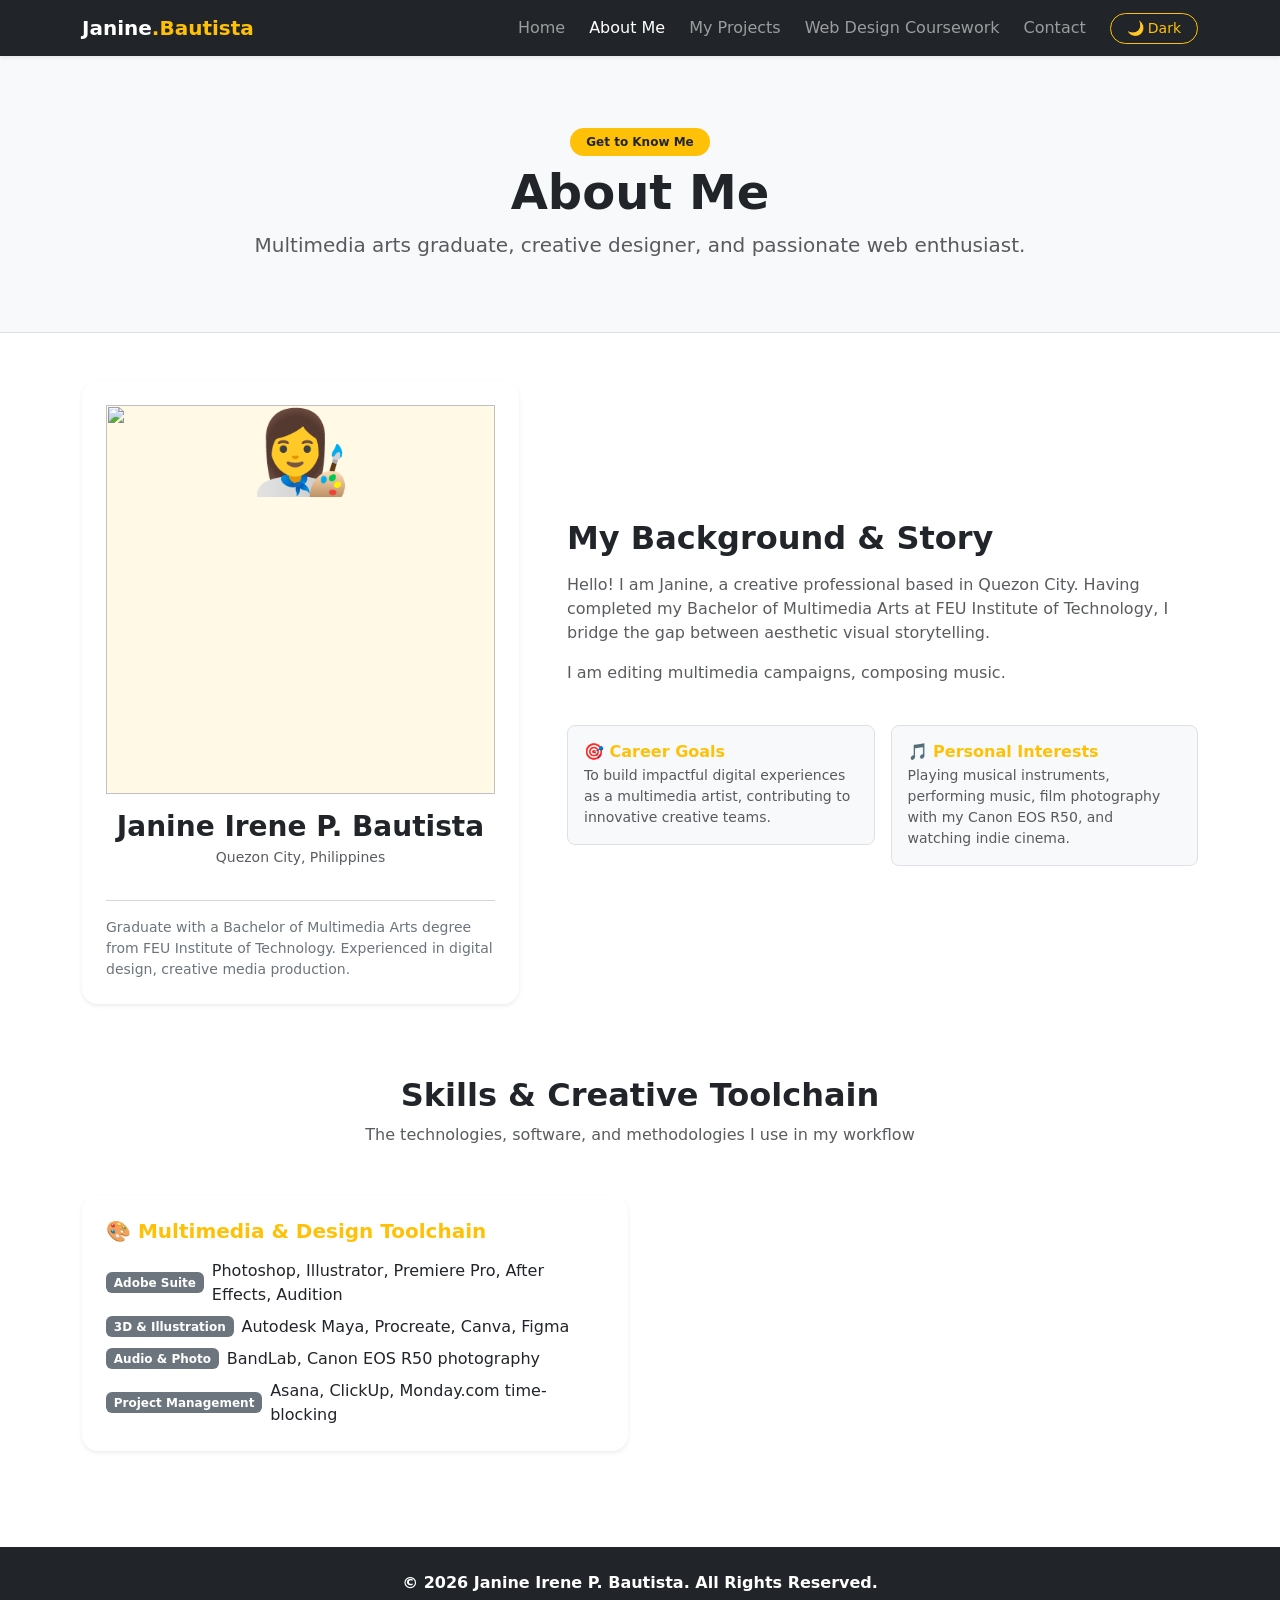
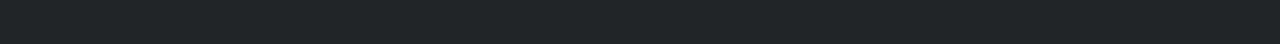
==== about.html @ 7488830a "Upload Files V1" ====
<!DOCTYPE html>
<html lang="en">
<head>
    <meta charset="UTF-8">
    <meta name="viewport" content="width=device-width, initial-scale=1.0">
    <title>Janine Bautista | Portfolio - About Me</title>
    <!-- Bootstrap CSS CDN -->
    <link href="https://cdn.jsdelivr.net/npm/bootstrap@5.3.3/dist/css/bootstrap.min.css" rel="stylesheet">
    <!-- Google Fonts -->
    <link rel="preconnect" href="https://fonts.googleapis.com">
    <link rel="preconnect" href="https://fonts.gstatic.com" crossorigin>
    <link href="https://fonts.googleapis.com/css2?family=Plus+Jakarta+Sans:wght@300;400;500;600;700&family=Space+Grotesk:wght@500;700&display=swap" rel="stylesheet">
    <!-- Custom CSS -->
    <link rel="stylesheet" href="assets/css/style.css">
</head>
<body>

    <!-- Navigation Bar -->
    <nav class="navbar navbar-expand-lg navbar-dark bg-dark sticky-top shadow-sm">
        <div class="container">
            <a class="navbar-brand fw-bold font-heading text-warning" href="index.html">
                <span class="text-white">Janine</span>.Bautista
            </a>
            <button class="navbar-toggler border-0" type="button" data-bs-toggle="collapse" data-bs-target="#navbarNav" aria-controls="navbarNav" aria-expanded="false" aria-label="Toggle navigation">
                <span class="navbar-toggler-icon"></span>
            </button>
            <div class="collapse navbar-collapse justify-content-end" id="navbarNav">
                <ul class="navbar-nav align-items-lg-center gap-lg-2">
                    <li class="nav-item">
                        <a class="nav-link" href="index.html">Home</a>
                    </li>
                    <li class="nav-item">
                        <a class="nav-link active" href="about.html">About Me</a>
                    </li>
                    <li class="nav-item">
                        <a class="nav-link" href="projects.html">My Projects</a>
                    </li>
                    <li class="nav-item">
                        <a class="nav-link" href="coursework.html">Web Design Coursework</a>
                    </li>
                    <li class="nav-item">
                        <a class="nav-link" href="contact.html">Contact</a>
                    </li>
                    <li class="nav-item ms-lg-2 mt-2 mt-lg-0">
                        <button id="darkModeToggle" class="btn btn-sm btn-outline-warning rounded-pill px-3 py-1 d-flex align-items-center gap-1">
                            <span class="icon">🌙</span> <span class="toggle-text">Dark</span>
                        </button>
                    </li>
                </ul>
            </div>
        </div>
    </nav>

    <!-- Page Header -->
    <header class="py-5 bg-light border-bottom">
        <div class="container text-center py-4">
            <span class="badge bg-warning text-dark px-3 py-2 rounded-pill fw-semibold mb-2">Get to Know Me</span>
            <h1 class="display-5 fw-bold font-heading">About Me</h1>
            <p class="text-muted lead mb-0">Multimedia arts graduate, creative designer, and passionate web enthusiast.</p>
        </div>
    </header>

    <!-- Main Content -->
    <main class="py-5">
        <div class="container">
            <!-- Bio Section -->
            <div class="row align-items-center g-5 mb-5">
                <div class="col-lg-5">
                    <div class="card border-0 shadow-sm rounded-4 p-4 bg-white text-center">
                        <div class="ratio ratio-1x1 rounded-3 bg-warning bg-opacity-10 d-flex align-items-center justify-content-center mb-3">
                            <span class="display-1">👩‍🎨</span>
                            <img src="assets/img/Profile Pic.jpeg">
                        </div>
                        <h3 class="font-heading fw-bold mb-1">Janine Irene P. Bautista</h3>
                        <p class="text-muted small mb-3">Quezon City, Philippines</p>
                        <hr class="text-muted opacity-25">
                        <p class="text-start small text-secondary mb-0">Graduate with a Bachelor of Multimedia Arts degree from FEU Institute of Technology. Experienced in digital design, creative media production.</p>
                    </div>
                </div>
                <div class="col-lg-7">
                    <h2 class="font-heading fw-bold mb-3">My Background & Story</h2>
                    <p class="text-muted">Hello! I am Janine, a creative professional based in Quezon City. Having completed my Bachelor of Multimedia Arts at FEU Institute of Technology, I bridge the gap between aesthetic visual storytelling.</p>
                    <p class="text-muted"> I am editing multimedia campaigns, composing music.</p>
                 
                    <div class="row g-3 mt-4">
                        <div class="col-sm-6">
                            <div class="p-3 border rounded-3 bg-light">
                                <h5 class="font-heading fw-bold h6 text-warning mb-1">🎯 Career Goals</h5>
                                <p class="small text-muted mb-0">To build impactful digital experiences as a multimedia artist, contributing to innovative creative teams.</p>
                            </div>
                        </div>
                        <div class="col-sm-6">
                            <div class="p-3 border rounded-3 bg-light">
                                <h5 class="font-heading fw-bold h6 text-warning mb-1">🎵 Personal Interests</h5>
                                <p class="small text-muted mb-0">Playing musical instruments, performing music, film photography with my Canon EOS R50, and watching indie cinema.</p>
                            </div>
                        </div>
                    </div>
                </div>
            </div>

            <!-- Skills & Toolchain Section -->
            <div class="row g-4 mt-4">
                <div class="col-12 text-center mb-2">
                    <h2 class="font-heading fw-bold">Skills & Creative Toolchain</h2>
                    <p class="text-muted">The technologies, software, and methodologies I use in my workflow</p>
                </div>
                <!-- <div class="col-md-6">
                    <div class="card border-0 shadow-sm rounded-4 p-4 h-100">
                        <h4 class="font-heading fw-bold h5 mb-3 text-warning">💻 Web Development Stack</h4>
                        <ul class="list-unstyled mb-0 d-flex flex-column gap-2">
                            <li class="d-flex align-items-center gap-2"><span class="badge bg-dark">HTML5</span> Semantic markup & accessible structure</li>
                            <li class="d-flex align-items-center gap-2"><span class="badge bg-dark">CSS3</span> Flexbox, CSS Grid, media queries, custom properties</li>
                            <li class="d-flex align-items-center gap-2"><span class="badge bg-dark">JavaScript (ES6+)</span> DOM manipulation, interactive modals, dark mode toggle</li>
                            <li class="d-flex align-items-center gap-2"><span class="badge bg-dark">Bootstrap 5</span> Responsive layouts and component styling</li>
                            <li class="d-flex align-items-center gap-2"><span class="badge bg-dark">VS Code</span> Primary IDE with efficient project organization</li>
                        </ul>
                    </div>
                </div> -->
                <div class="col-md-6">
                    <div class="card border-0 shadow-sm rounded-4 p-4 h-100">
                        <h4 class="font-heading fw-bold h5 mb-3 text-warning">🎨 Multimedia & Design Toolchain</h4>
                        <ul class="list-unstyled mb-0 d-flex flex-column gap-2">
                            <li class="d-flex align-items-center gap-2"><span class="badge bg-secondary">Adobe Suite</span> Photoshop, Illustrator, Premiere Pro, After Effects, Audition</li>
                            <li class="d-flex align-items-center gap-2"><span class="badge bg-secondary">3D & Illustration</span> Autodesk Maya, Procreate, Canva, Figma</li>
                            <li class="d-flex align-items-center gap-2"><span class="badge bg-secondary">Audio & Photo</span> BandLab, Canon EOS R50 photography</li>
                            <li class="d-flex align-items-center gap-2"><span class="badge bg-secondary">Project Management</span> Asana, ClickUp, Monday.com time-blocking</li>
                        </ul>
                    </div>
                </div>
            </div>
        </div>
    </main>

    <!-- Footer -->
    <footer class="bg-dark text-white py-4 mt-5">
        <div class="container text-center">
            <p class="mb-1 fw-semibold">&copy; 2026 Janine Irene P. Bautista. All Rights Reserved.</p>
            <p class="text-muted small mb-0">FEU Institute of Technology • Bachelor of Multimedia Arts Graduate</p>
        </div>
    </footer>

    <!-- Bootstrap JS Bundle -->
    <script src="https://cdn.jsdelivr.net/npm/bootstrap@5.3.3/dist/js/bootstrap.bundle.min.js"></script>
    <!-- Custom JS -->
    <script src="assets/js/main.js"></script>
</body>
</html>
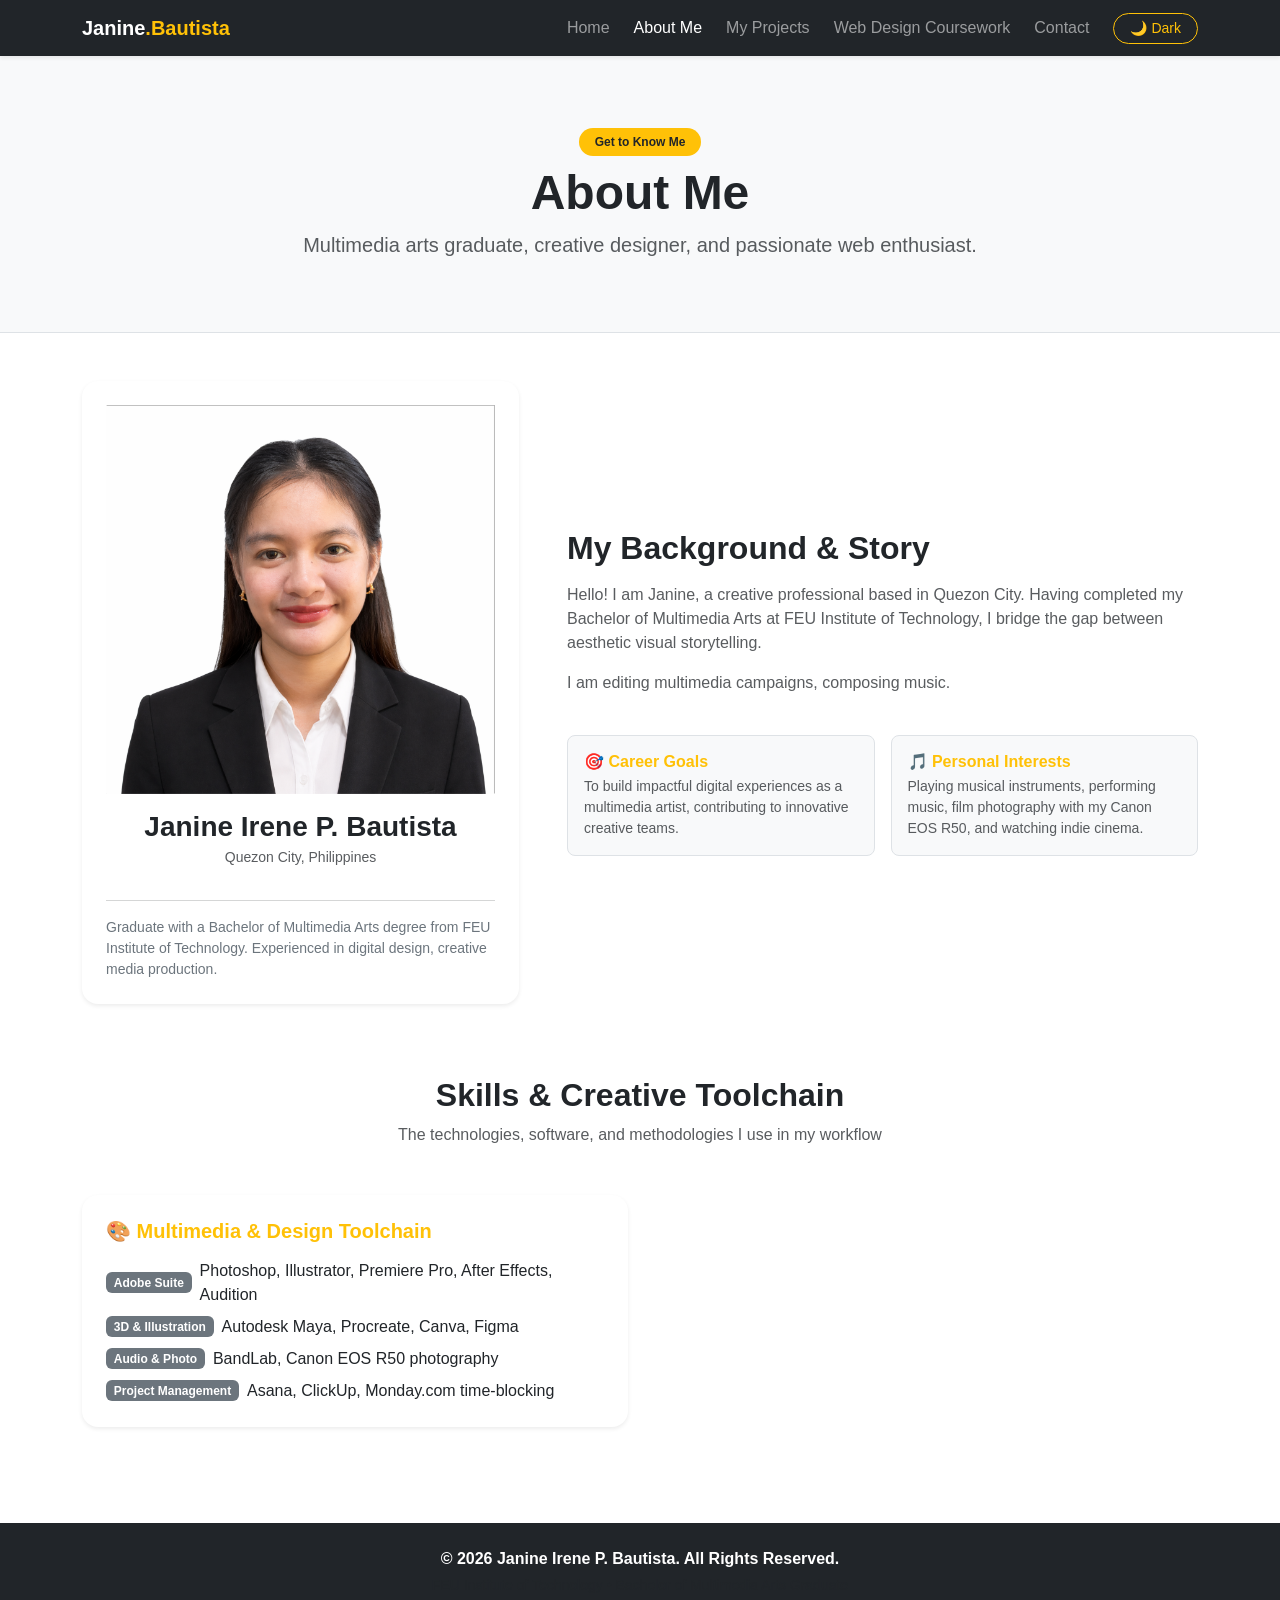
==== commit 8cc92634: "Update file paths for CSS and JS in about.html" ====
--- a/about.html
+++ b/about.html
@@ -11,7 +11,7 @@
     <link rel="preconnect" href="https://fonts.gstatic.com" crossorigin>
     <link href="https://fonts.googleapis.com/css2?family=Plus+Jakarta+Sans:wght@300;400;500;600;700&family=Space+Grotesk:wght@500;700&display=swap" rel="stylesheet">
     <!-- Custom CSS -->
-    <link rel="stylesheet" href="assets/css/style.css">
+    <link rel="stylesheet" href="./css/style.css">
 </head>
 <body>
 
@@ -69,7 +69,7 @@
                     <div class="card border-0 shadow-sm rounded-4 p-4 bg-white text-center">
                         <div class="ratio ratio-1x1 rounded-3 bg-warning bg-opacity-10 d-flex align-items-center justify-content-center mb-3">
                             <span class="display-1">👩‍🎨</span>
-                            <img src="assets/img/Profile Pic.jpeg">
+                            <img src="./img/Profile Pic.jpeg">
                         </div>
                         <h3 class="font-heading fw-bold mb-1">Janine Irene P. Bautista</h3>
                         <p class="text-muted small mb-3">Quezon City, Philippines</p>
@@ -143,6 +143,6 @@
     <!-- Bootstrap JS Bundle -->
     <script src="https://cdn.jsdelivr.net/npm/bootstrap@5.3.3/dist/js/bootstrap.bundle.min.js"></script>
     <!-- Custom JS -->
-    <script src="assets/js/main.js"></script>
+    <script src="./js/main.js"></script>
 </body>
-</html>+</html>
--- a/css/style.css
+++ b/css/style.css
@@ -0,0 +1,106 @@
+/* =========================================
+   FEU Tech Personal Portfolio - Custom CSS
+   Author: Janine Irene P. Bautista
+   ========================================= */
+
+:root {
+  --bs-font-sans-serif: "Plus Jakarta Sans", sans-serif;
+  --font-heading: "Space Grotesk", sans-serif;
+  --bg-color: #ffffff;
+  --text-color: #212529;
+  --card-bg: #ffffff;
+  --border-color: #dee2e6;
+}
+
+body {
+  font-family: var(--bs-font-sans-serif);
+  background-color: var(--bg-color);
+  color: var(--text-color);
+  transition:
+    background-color 0.3s ease,
+    color 0.3s ease;
+}
+
+.font-heading {
+  font-family: var(--font-heading);
+}
+
+/* Hover Cards */
+.hover-card {
+  transition:
+    transform 0.3s ease,
+    box-shadow 0.3s ease;
+}
+
+.hover-card:hover {
+  transform: translateY(-5px);
+  box-shadow: 0 0.5rem 1rem rgba(0, 0, 0, 0.15) !important;
+}
+
+/* Project & Coursework Cards */
+.project-card,
+.coursework-card {
+  transition:
+    transform 0.3s ease,
+    box-shadow 0.3s ease;
+}
+
+.project-card:hover,
+.coursework-card:hover {
+  transform: translateY(-4px);
+  box-shadow: 0 0.5rem 1rem rgba(0, 0, 0, 0.12) !important;
+}
+
+.coursework-card {
+  cursor: pointer;
+}
+
+/* Dark Mode Theme Styles */
+body.dark-mode {
+  --bg-color: #121212;
+  --text-color: #f8f9fa;
+  --card-bg: #1e1e1e;
+  --border-color: #2d3748;
+  background-color: var(--bg-color);
+  color: var(--text-color);
+}
+
+body.dark-mode .card {
+  background-color: var(--card-bg) !important;
+  color: var(--text-color);
+  border-color: var(--border-color) !important;
+}
+
+body.dark-mode .bg-light {
+  background-color: #1a1a1a !important;
+  color: #f8f9fa !important;
+}
+
+body.dark-mode .border {
+  border-color: var(--border-color) !important;
+}
+
+body.dark-mode .text-muted {
+  color: #adb5bd !important;
+}
+
+body.dark-mode .form-control {
+  background-color: #212529;
+  color: #fff;
+  border-color: #495057;
+}
+
+body.dark-mode .form-control:focus {
+  background-color: #212529;
+  color: #fff;
+}
+
+#modalActivityImage,
+#modalActivityPreview {
+  width: 100%;
+  height: 100%;
+  object-fit: cover;
+  max-width: 600px;
+  border-radius: 12px;
+  box-shadow: 0 4px 8px rgba(0, 0, 0, 0.2);
+}
